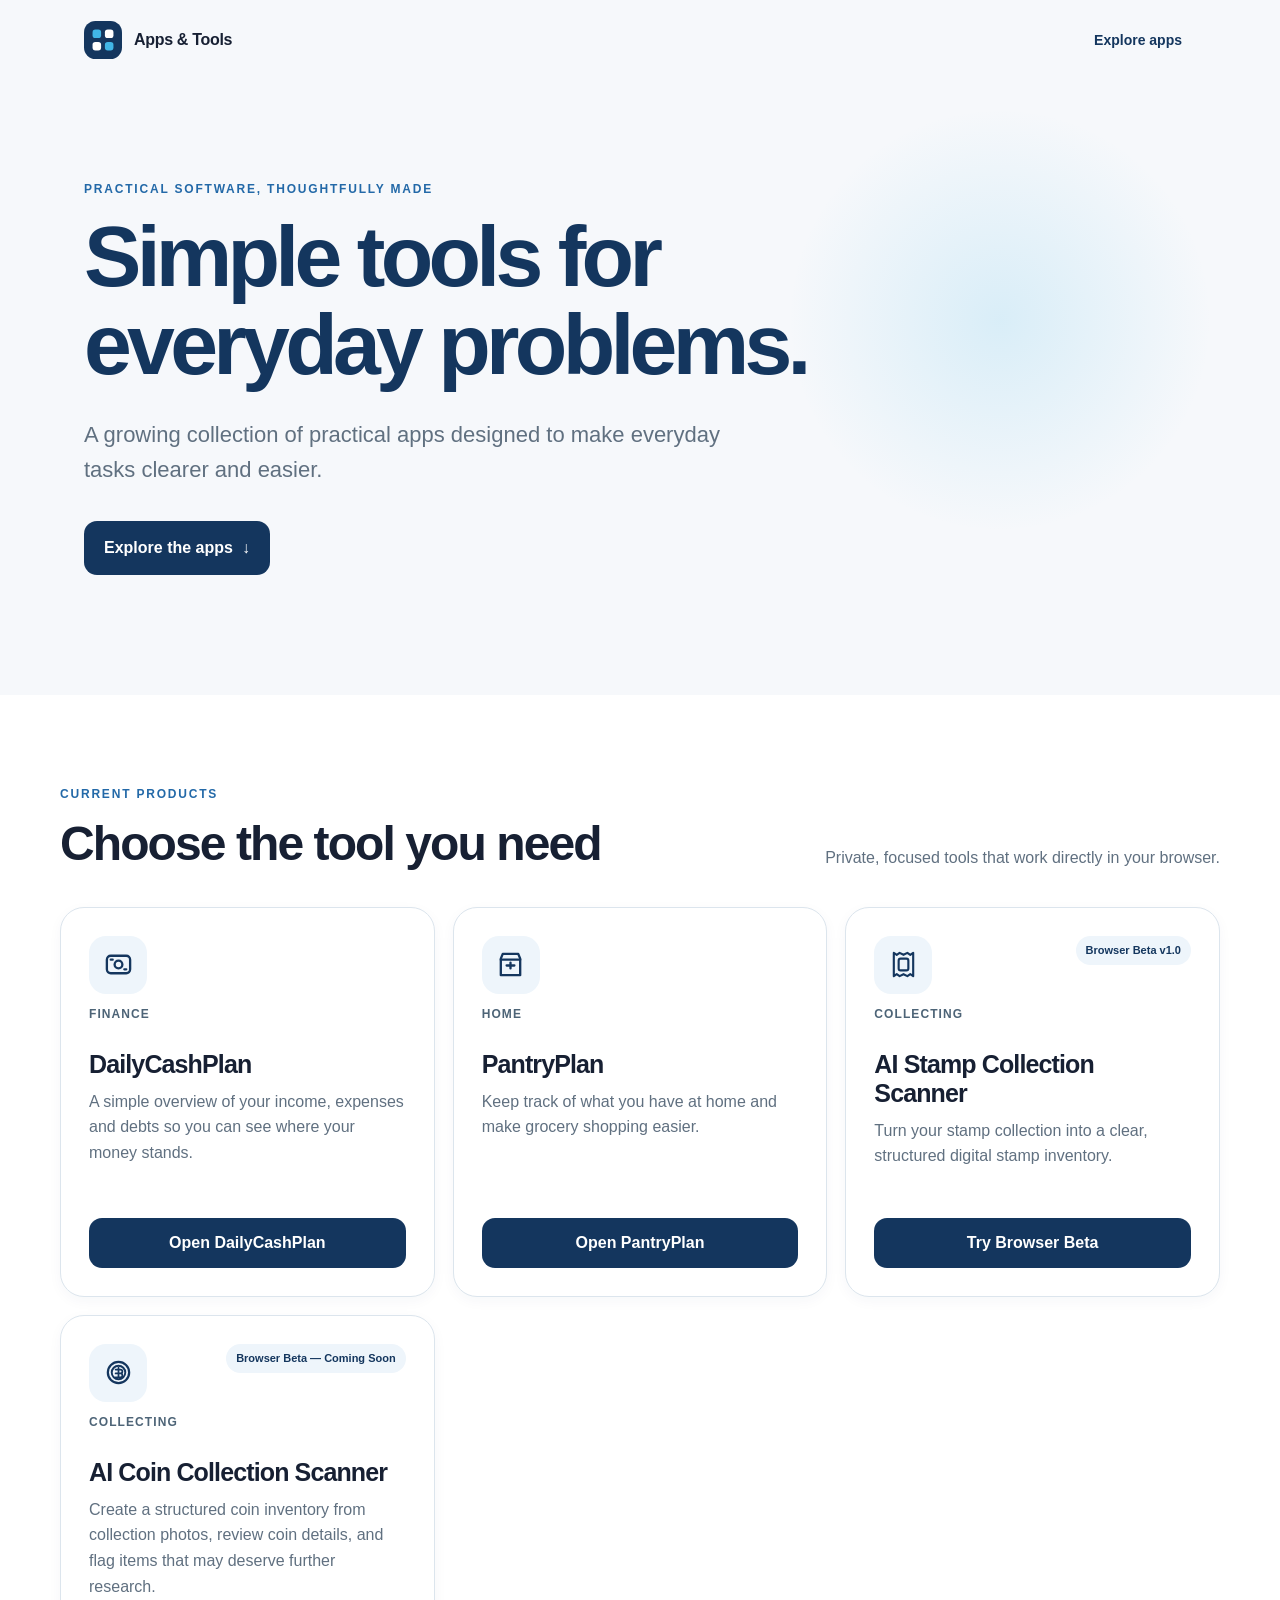
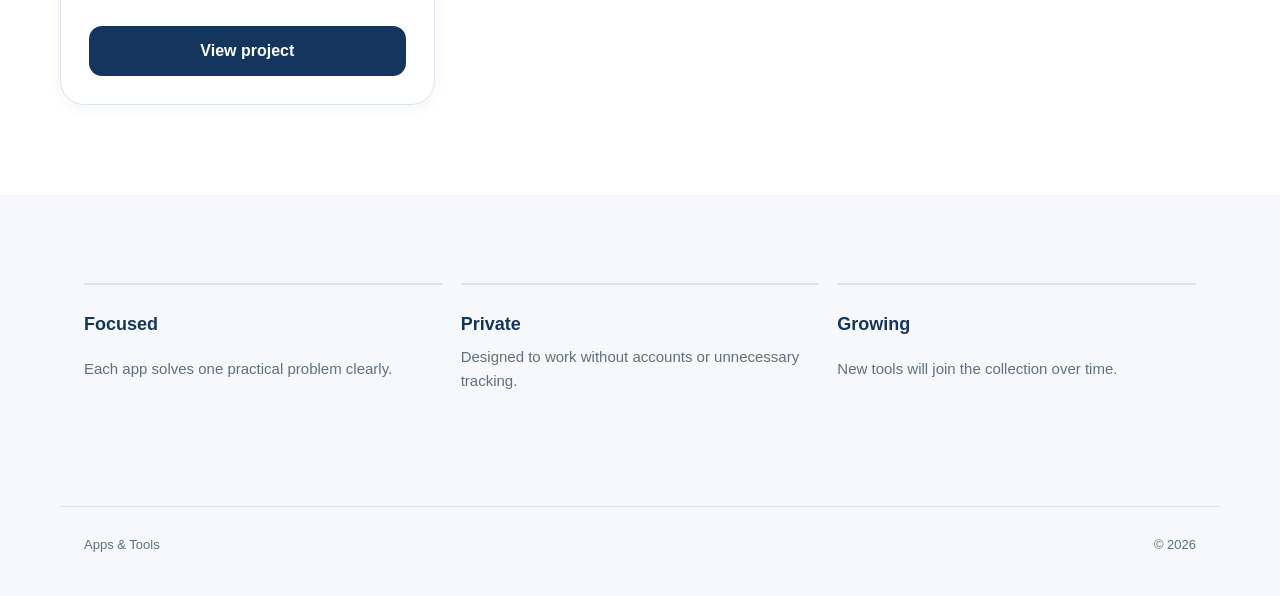
==== index.html @ ccbcf3dd "Publish Apps Hub with four products" ====
<!doctype html>
<html lang="en">
<head>
  <meta charset="utf-8">
  <meta name="viewport" content="width=device-width, initial-scale=1">
  <title>Apps &amp; Tools — Simple tools for everyday problems</title>
  <meta name="description" content="A growing collection of practical apps designed to make everyday tasks clearer and easier.">
  <link rel="canonical" href="https://vid567.github.io/apps/">
  <meta name="theme-color" content="#14365E">
  <meta property="og:type" content="website">
  <meta property="og:title" content="Apps &amp; Tools">
  <meta property="og:description" content="Simple tools for everyday problems.">
  <meta property="og:url" content="https://vid567.github.io/apps/">
  <meta property="og:image" content="https://vid567.github.io/apps/og-image.png">
  <meta property="og:image:width" content="1200">
  <meta property="og:image:height" content="630">
  <meta property="og:image:alt" content="Apps & Tools — Simple tools for everyday problems">
  <meta name="twitter:card" content="summary_large_image">
  <meta name="twitter:title" content="Apps &amp; Tools">
  <meta name="twitter:description" content="Simple tools for everyday problems.">
  <meta name="twitter:image" content="https://vid567.github.io/apps/og-image.png">
  <link rel="icon" href="favicon.svg" type="image/svg+xml">
  <link rel="stylesheet" href="styles.css">
  <script type="application/ld+json">{"@context":"https://schema.org","@type":"CollectionPage","name":"Apps & Tools","description":"A growing collection of practical apps designed to make everyday tasks clearer and easier.","url":"https://vid567.github.io/apps/"}</script>
</head>
<body>
  <a class="skip-link" href="#apps">Skip to apps</a>
  <header class="site-header">
    <a class="studio-mark" href="./" aria-label="Apps and Tools home">
      <svg viewBox="0 0 40 40" aria-hidden="true"><rect width="40" height="40" rx="12" fill="#14365E"/><rect x="9" y="9" width="9" height="9" rx="3" fill="#41B6E6"/><rect x="22" y="9" width="9" height="9" rx="3" fill="#fff"/><rect x="9" y="22" width="9" height="9" rx="3" fill="#fff"/><rect x="22" y="22" width="9" height="9" rx="3" fill="#41B6E6"/></svg>
      <span>Apps &amp; Tools</span>
    </a>
    <a class="header-link" href="#apps">Explore apps</a>
  </header>

  <main>
    <section class="hero" aria-labelledby="hero-title">
      <p class="eyebrow">Practical software, thoughtfully made</p>
      <h1 id="hero-title">Simple tools for<br>everyday problems.</h1>
      <p class="hero-copy">A growing collection of practical apps designed to make everyday tasks clearer and easier.</p>
      <a class="hero-cta" href="#apps">Explore the apps <span aria-hidden="true">↓</span></a>
    </section>

    <section class="products" id="apps" aria-labelledby="apps-title">
      <div class="section-heading">
        <div>
          <p class="eyebrow">Current products</p>
          <h2 id="apps-title">Choose the tool you need</h2>
        </div>
        <p>Private, focused tools that work directly in your browser.</p>
      </div>
      <div class="product-grid" id="product-grid" aria-live="polite"></div>
      <noscript><p class="noscript">JavaScript is required to display the app cards. Direct links: <a href="https://bit.ly/dailycashplan">DailyCashPlan</a>, <a href="https://bit.ly/pantryplan">PantryPlan</a>, and <a href="https://bit.ly/AIStampScannerApp">AI Stamp Collection Scanner</a>.</p></noscript>
    </section>

    <section class="principles" aria-label="Product principles">
      <div><strong>Focused</strong><span>Each app solves one practical problem clearly.</span></div>
      <div><strong>Private</strong><span>Designed to work without accounts or unnecessary tracking.</span></div>
      <div><strong>Growing</strong><span>New tools will join the collection over time.</span></div>
    </section>
  </main>

  <footer><span>Apps &amp; Tools</span><span>© <span id="year"></span></span></footer>
  <script src="apps.js" defer></script>
</body>
</html>
---- styles.css ----
:root{--brand-primary:#14365e;--brand-secondary:#41b6e6;--brand-dark:#0e2948;--brand-light:#eef5fb;--background:#f6f8fb;--surface:#fff;--text:#172033;--muted:#607080;--border:#dce5ed;--shadow:0 18px 48px rgba(20,54,94,.1);--radius:24px;--max:1160px}
*{box-sizing:border-box}html{scroll-behavior:smooth}body{margin:0;background:var(--background);color:var(--text);font-family:Inter,ui-sans-serif,-apple-system,BlinkMacSystemFont,"Segoe UI",sans-serif;line-height:1.6;-webkit-font-smoothing:antialiased}a{color:inherit}.skip-link{position:fixed;left:16px;top:12px;z-index:20;padding:10px 14px;border-radius:10px;background:var(--brand-primary);color:#fff;transform:translateY(-150%)}.skip-link:focus{transform:none}.site-header{height:80px;max-width:var(--max);margin:auto;padding:0 24px;display:flex;align-items:center;justify-content:space-between}.studio-mark{display:flex;align-items:center;gap:12px;text-decoration:none;font-weight:800;letter-spacing:-.02em}.studio-mark svg{width:38px;height:38px}.header-link{padding:9px 14px;text-decoration:none;color:var(--brand-primary);font-size:14px;font-weight:750;border-radius:10px}.header-link:hover{background:var(--brand-light)}.hero{max-width:var(--max);margin:auto;padding:100px 24px 120px;position:relative}.hero:after{content:"";position:absolute;z-index:-1;right:0;top:20px;width:440px;height:440px;border-radius:50%;background:radial-gradient(circle,rgba(65,182,230,.16),rgba(65,182,230,0) 68%)}.eyebrow{margin:0 0 14px;color:#2369a8;font-size:12px;font-weight:850;letter-spacing:.15em;text-transform:uppercase}.hero h1{max-width:820px;margin:0;font-size:clamp(48px,7vw,86px);line-height:1.02;letter-spacing:-.055em;color:var(--brand-primary)}.hero-copy{max-width:650px;margin:28px 0 34px;color:var(--muted);font-size:clamp(18px,2.2vw,22px)}.hero-cta,.product-link{display:inline-flex;align-items:center;justify-content:center;gap:9px;min-height:48px;border-radius:13px;background:var(--brand-primary);color:#fff;text-decoration:none;font-weight:800}.hero-cta{padding:14px 20px}.hero-cta:hover,.product-link:hover{background:var(--brand-dark);transform:translateY(-1px)}.products{padding:90px max(24px,calc((100vw - var(--max))/2));background:#fff}.section-heading{display:flex;justify-content:space-between;gap:40px;align-items:end;margin-bottom:36px}.section-heading h2{margin:0;font-size:clamp(32px,4vw,48px);line-height:1.1;letter-spacing:-.04em}.section-heading>p{max-width:400px;margin:0;color:var(--muted)}.product-grid{display:grid;grid-template-columns:repeat(auto-fit,minmax(min(100%,300px),1fr));gap:18px}.product-card{min-height:390px;padding:28px;display:flex;flex-direction:column;background:var(--surface);border:1px solid var(--border);border-radius:var(--radius);box-shadow:0 4px 14px rgba(20,54,94,.04);transition:transform .18s ease,border-color .18s ease,box-shadow .18s ease}.product-card:hover{transform:translateY(-3px);border-color:#a9c7dd;box-shadow:var(--shadow)}.card-top{display:flex;justify-content:space-between;align-items:flex-start;gap:12px}.product-icon{width:58px;height:58px;border-radius:17px;display:grid;place-items:center;background:var(--brand-light);color:var(--brand-primary)}.product-icon svg{width:31px;height:31px}.status{padding:6px 10px;border-radius:999px;background:var(--brand-light);color:var(--brand-primary);font-size:11px;font-weight:800;white-space:nowrap}.product-card h3{margin:26px 0 10px;font-size:25px;line-height:1.16;letter-spacing:-.035em}.product-card p{margin:0;color:var(--muted);font-size:16px}.card-category{display:block;margin-top:11px;color:#4d6477;font-size:12px;font-weight:750;text-transform:uppercase;letter-spacing:.09em}.product-link{margin-top:auto;width:100%;padding:12px 16px}.principles{max-width:var(--max);margin:auto;padding:88px 24px;display:grid;grid-template-columns:repeat(3,1fr);gap:18px}.principles div{padding:25px 0;border-top:2px solid var(--border);display:grid;gap:7px}.principles strong{font-size:18px;color:var(--brand-primary)}.principles span{color:var(--muted);font-size:15px}footer{max-width:var(--max);margin:auto;padding:28px 24px 40px;border-top:1px solid var(--border);display:flex;justify-content:space-between;color:var(--muted);font-size:13px}:focus-visible{outline:3px solid rgba(65,182,230,.7);outline-offset:3px}.noscript{padding:20px;background:var(--brand-light);border-radius:14px}
@media(max-width:760px){.site-header{height:70px;padding:0 18px}.header-link{display:none}.hero{padding:70px 20px 85px}.hero h1{font-size:clamp(44px,14vw,64px)}.hero-copy{font-size:18px}.products{padding:68px 18px}.section-heading{display:block}.section-heading>p{margin-top:14px}.product-grid{grid-template-columns:1fr}.product-card{min-height:350px;padding:24px}.principles{grid-template-columns:1fr;padding:65px 20px;gap:8px}footer{padding:25px 20px 35px}}
@media(prefers-reduced-motion:reduce){html{scroll-behavior:auto}.product-card,.hero-cta,.product-link{transition:none}}
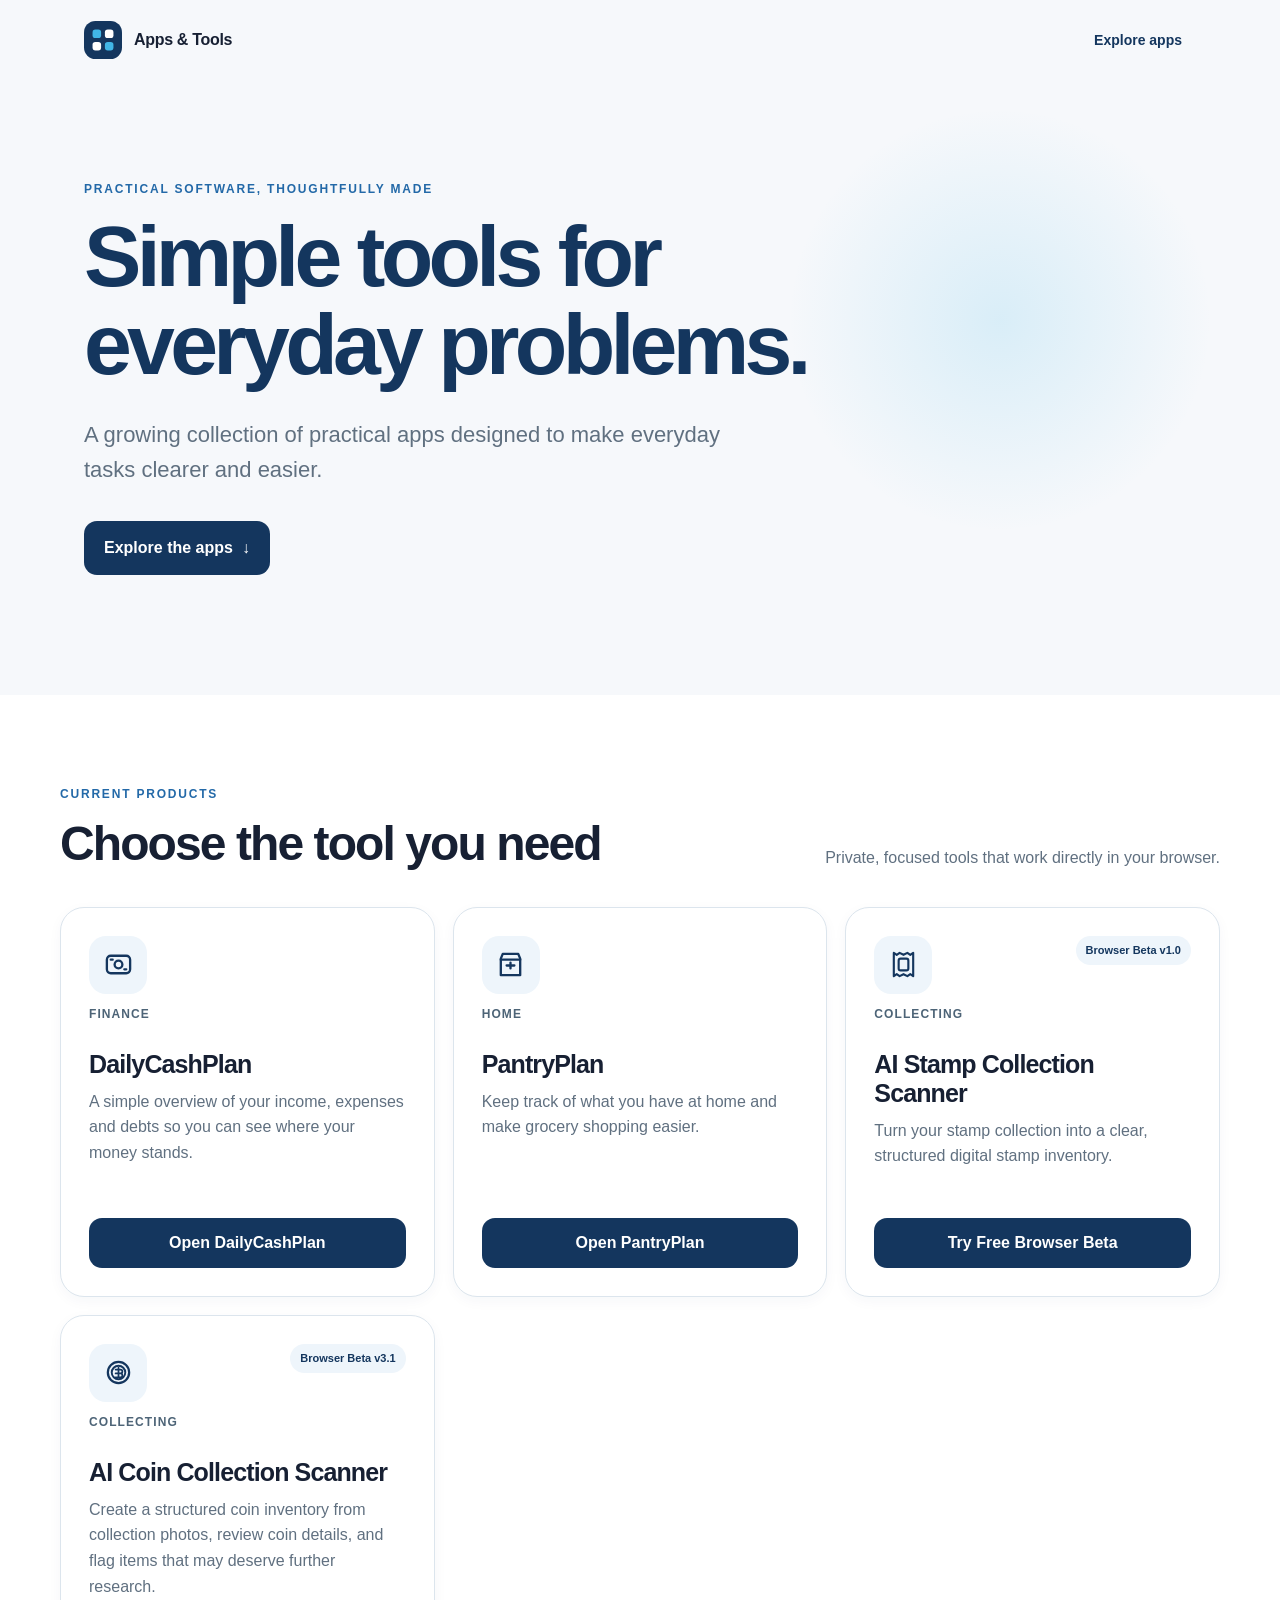
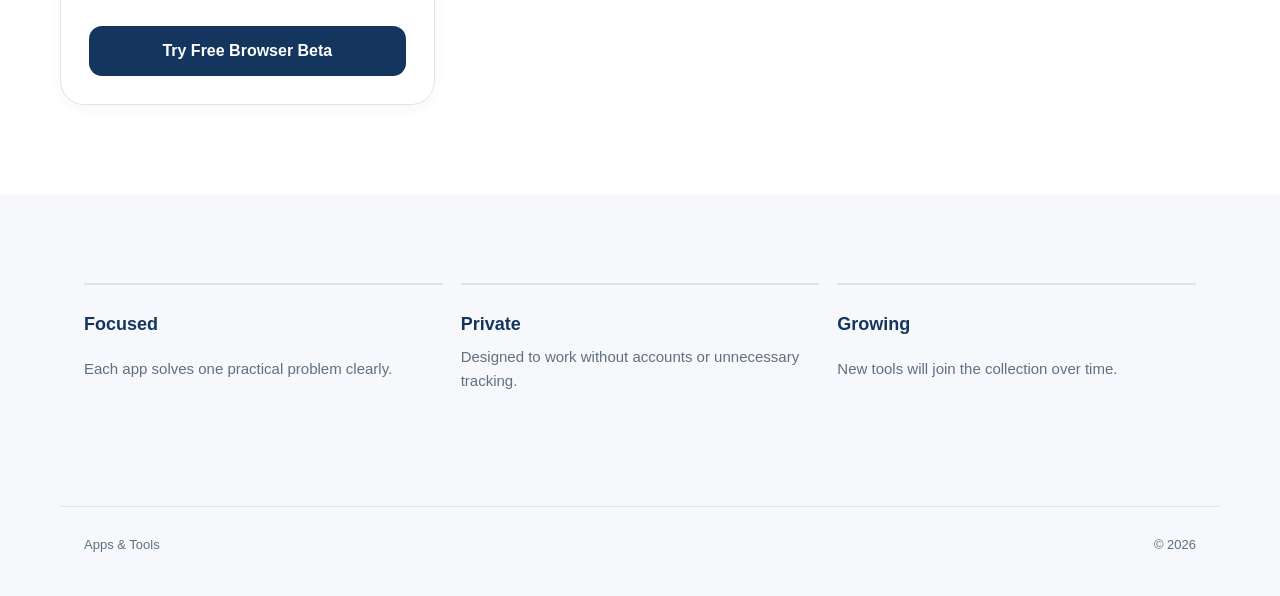
==== commit 930a65aa: "Use direct product links" ====
--- a/index.html
+++ b/index.html
@@ -50,7 +50,7 @@
         <p>Private, focused tools that work directly in your browser.</p>
       </div>
       <div class="product-grid" id="product-grid" aria-live="polite"></div>
-      <noscript><p class="noscript">JavaScript is required to display the app cards. Direct links: <a href="https://bit.ly/dailycashplan">DailyCashPlan</a>, <a href="https://bit.ly/pantryplan">PantryPlan</a>, and <a href="https://bit.ly/AIStampScannerApp">AI Stamp Collection Scanner</a>.</p></noscript>
+      <noscript><p class="noscript">JavaScript is required to display the app cards. Direct links: <a href="https://vid567.github.io/dailycashplan/">DailyCashPlan</a>, <a href="https://vid567.github.io/pantryplan/">PantryPlan</a>, and <a href="https://vid567.github.io/ai-stamp-collection-scanner/">AI Stamp Collection Scanner</a>, and <a href="https://vid567.github.io/ai-coin-collection-scanner/">AI Coin Collection Scanner</a>.</p></noscript>
     </section>
 
     <section class="principles" aria-label="Product principles">
